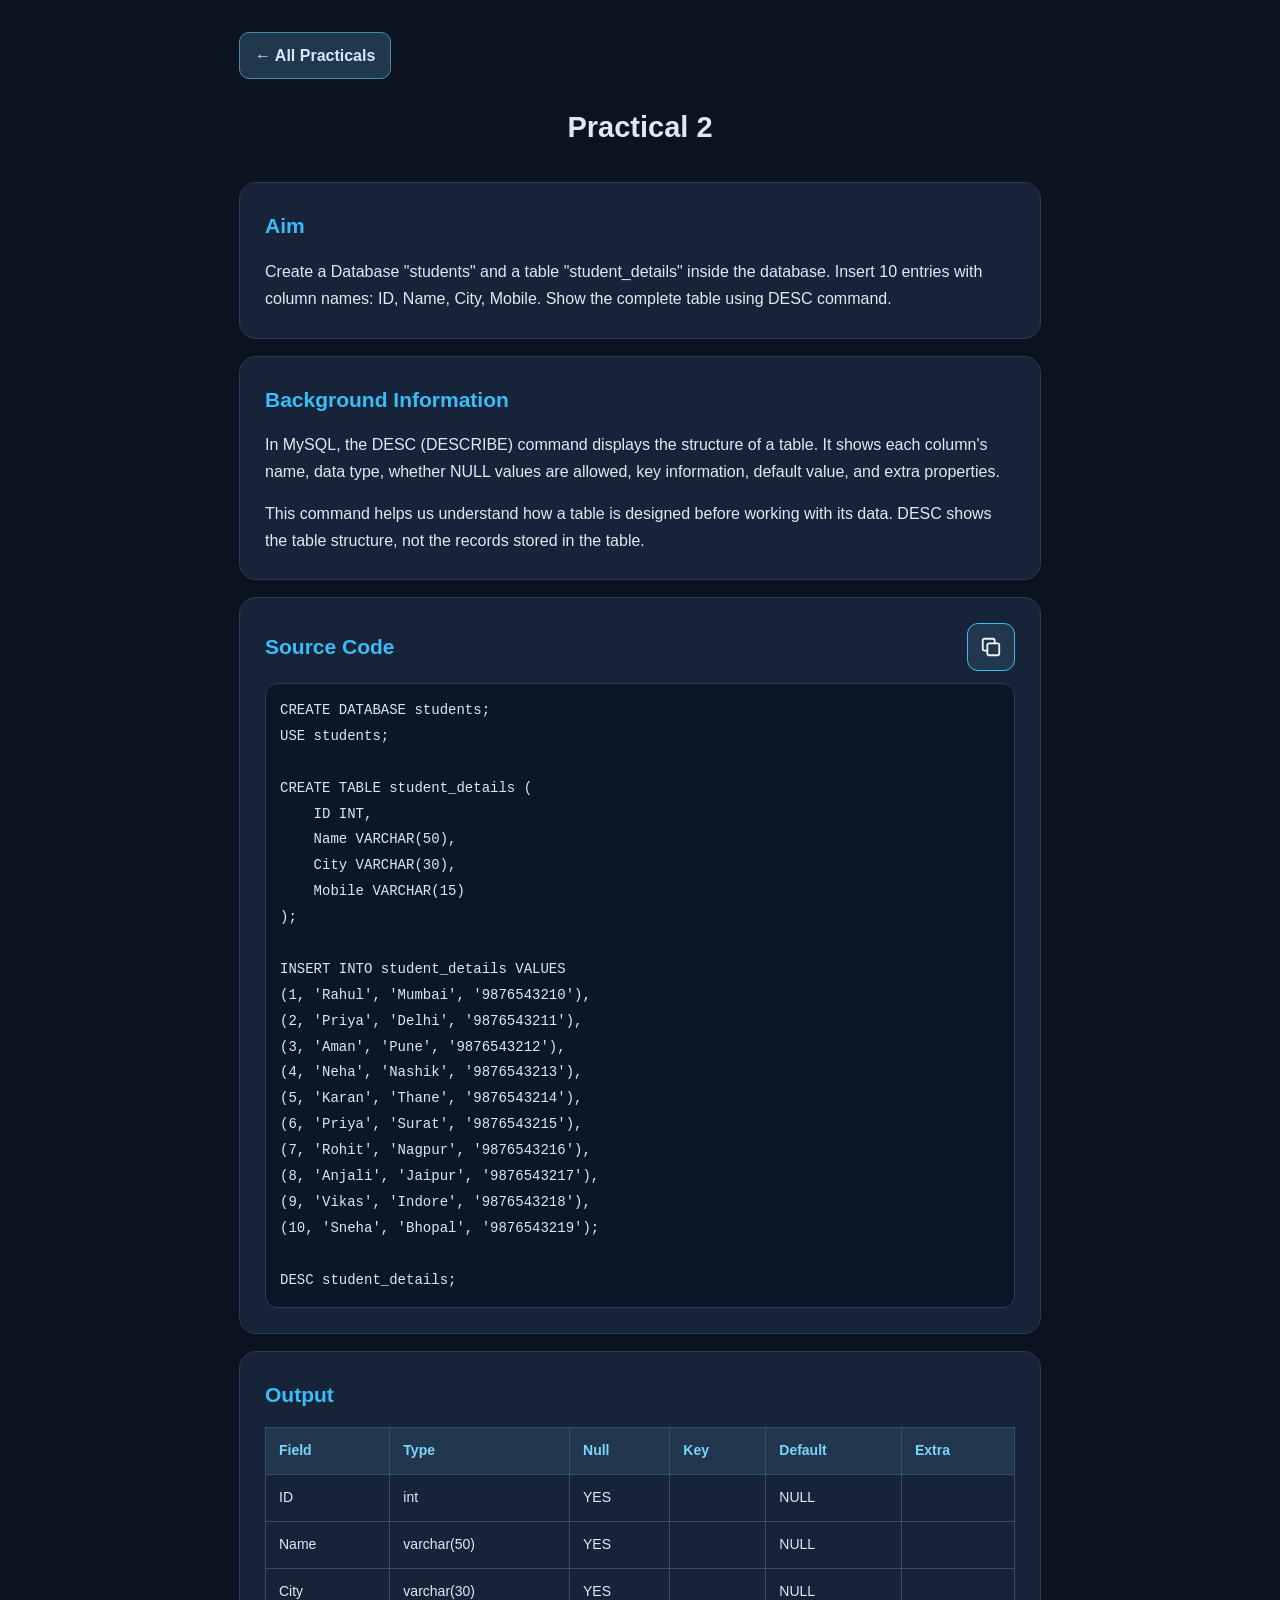
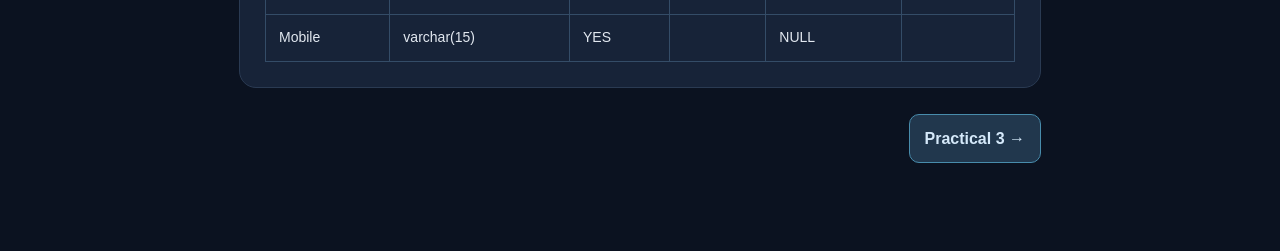
==== p2.html @ 21f6b22c "Add files via upload" ====
<!DOCTYPE html>
<html lang="en">
<head>
<meta charset="UTF-8">
<meta name="viewport" content="width=device-width,initial-scale=1">
<title>Practical 2 | DBMS Practical Lab</title>
<style>
:root{color-scheme:dark;--bg:#0B1220;--card:#172338;--line:#2A3A52;--cyan:#38BDF8;--text:#E2E8F0}*{box-sizing:border-box}body{margin:0;background:var(--bg);color:var(--text);font:16px/1.7 Arial,Helvetica,sans-serif}.wrap{max-width:850px;margin:auto;padding:24px 14px 50px}.back{color:var(--cyan);text-decoration:none;font-weight:700}h1{text-align:center;font-size:29px;margin:24px 0 30px}section{background:var(--card);border:1px solid var(--line);border-radius:17px;padding:20px;margin:17px 0}h2{color:var(--cyan);font-size:21px;margin:0 0 14px}p{margin:0 0 14px}p:last-child{margin-bottom:0}.head{display:flex;align-items:center;justify-content:space-between;gap:12px;margin-bottom:12px}.head h2{margin:0}.copy{width:48px;height:48px;border:1px solid #38BDF8;border-radius:11px;background:#21374D;color:#F1F5F9;display:grid;place-items:center;cursor:pointer}.copy:focus-visible{outline:3px solid #fff;outline-offset:2px}pre{background:#0B1728;border:1px solid #2A3A52;border-radius:12px;padding:14px;overflow-x:auto;margin:0;color:#D5E9FA;font:13px/1.85 Consolas,'Courier New',monospace;tab-size:4}table{width:100%;border-collapse:collapse;min-width:610px;font-size:14px}th,td{padding:11px 13px;border:1px solid #344C67;text-align:left}th{background:#21374D;color:#7DD3FC}.table-scroll{overflow-x:auto} @media(min-width:700px){.wrap{padding:32px 24px 65px}section{padding:25px}pre{font-size:14px}}

/* Practical navigation buttons */
a.back {
    display: inline-flex;
    align-items: center;
    justify-content: center;
    padding: 9px 15px;
    border: 1px solid #488CAC;
    border-radius: 10px;
    background: #21374D;
    color: #D5E9FA;
    text-decoration: none;
    font-weight: 650;
    
}
a.back:hover, a.back:focus-visible,
.practical-nav a:hover, .practical-nav a:focus-visible {
    background: #29465F;
    border-color: #7DD3FC;
    outline: none;
}
.practical-nav {
    display: flex;
    justify-content: space-between;
    align-items: center;
    gap: 12px;
    margin-top: 26px;
}
.practical-nav a {
    display: inline-flex;
    align-items: center;
    justify-content: center;
    padding: 10px 15px;
    border: 1px solid #488CAC;
    border-radius: 10px;
    background: #21374D;
    color: #D5E9FA;
    font-weight: 650;
    text-decoration: none;
    
}

/* Mobile readability adjustments only */
@media (max-width: 699px) {
    body { font-size: 14px; line-height: 1.65; }
    h1 { font-size: 23px; }
    h2 { font-size: 19px; }
    section p, section li { font-size: 14px; line-height: 1.65; }
    pre, pre code, .result { font-size: 12px; }
    .back, .practical-nav a, .bottom-nav a { font-size: 13px; }
}


/* Midnight Navy: calm, static study interface */
:root { --bg:#0B1220; --panel:#172338; --card:#172338; --line:#2A3A52; --cyan:#38BDF8; --text:#E2E8F0; }
.card:hover,.card:focus-visible { background:#1B2C44; border-color:#38BDF8; box-shadow:none; transform:none; }
.card:active,.copy:active,.back:active,.practical-nav a:active { transform:none; }
.copy { transition:background-color 160ms ease,border-color 160ms ease,color 160ms ease; }
.copy.copied { background:#174735; border-color:#4ADE80; color:#BBF7D0; }
.copy.copied svg { width:21px; height:21px; }
@media (prefers-reduced-motion:reduce) { .copy { transition:none; } }
</style>
</head>
<body><main class="wrap">
<a class="back" href="index.html">← All Practicals</a>
<h1>Practical 2</h1>
<section><h2>Aim</h2><p>Create a Database "students" and a table "student_details" inside the database. Insert 10 entries with column names: ID, Name, City, Mobile. Show the complete table using DESC command.</p></section>
<section><h2>Background Information</h2><p>In MySQL, the DESC (DESCRIBE) command displays the structure of a table. It shows each column's name, data type, whether NULL values are allowed, key information, default value, and extra properties.</p><p>This command helps us understand how a table is designed before working with its data. DESC shows the table structure, not the records stored in the table.</p></section>
<section><div class="head"><h2>Source Code</h2><button class="copy" id="copyBtn" type="button" aria-label="Copy all SQL source code" title="Copy source code" data-copy-target="sql"><svg xmlns="http://www.w3.org/2000/svg" width="22" height="22" viewBox="0 0 24 24" fill="none" stroke="currentColor" stroke-width="2" stroke-linecap="round" stroke-linejoin="round"><rect x="8" y="8" width="13" height="13" rx="2"/><path d="M16 8V5a2 2 0 0 0-2-2H5a2 2 0 0 0-2 2v9a2 2 0 0 0 2 2h3"/></svg></button></div>
<pre><code id="sql">CREATE DATABASE students;
USE students;

CREATE TABLE student_details (
    ID INT,
    Name VARCHAR(50),
    City VARCHAR(30),
    Mobile VARCHAR(15)
);

INSERT INTO student_details VALUES
(1, 'Rahul', 'Mumbai', '9876543210'),
(2, 'Priya', 'Delhi', '9876543211'),
(3, 'Aman', 'Pune', '9876543212'),
(4, 'Neha', 'Nashik', '9876543213'),
(5, 'Karan', 'Thane', '9876543214'),
(6, 'Priya', 'Surat', '9876543215'),
(7, 'Rohit', 'Nagpur', '9876543216'),
(8, 'Anjali', 'Jaipur', '9876543217'),
(9, 'Vikas', 'Indore', '9876543218'),
(10, 'Sneha', 'Bhopal', '9876543219');

DESC student_details;</code></pre></section>
<section><h2>Output</h2><div class="table-scroll"><table><thead><tr><th>Field</th><th>Type</th><th>Null</th><th>Key</th><th>Default</th><th>Extra</th></tr></thead><tbody><tr><td>ID</td><td>int</td><td>YES</td><td></td><td>NULL</td><td></td></tr><tr><td>Name</td><td>varchar(50)</td><td>YES</td><td></td><td>NULL</td><td></td></tr><tr><td>City</td><td>varchar(30)</td><td>YES</td><td></td><td>NULL</td><td></td></tr><tr><td>Mobile</td><td>varchar(15)</td><td>YES</td><td></td><td>NULL</td><td></td></tr></tbody></table></div></section>
<nav class="practical-nav" aria-label="Practical navigation">
    <span aria-hidden="true"></span>
    <a href="p3.html">Practical 3 →</a>
</nav>
</main><script>
// Copy feedback is the only animated interaction on this site.
const copySvg = '<svg viewBox="0 0 24 24" fill="none" stroke="currentColor" stroke-width="2" stroke-linecap="round" stroke-linejoin="round"><rect x="8" y="8" width="13" height="13" rx="2"/><path d="M16 8V5a2 2 0 0 0-2-2H5a2 2 0 0 0-2 2v9a2 2 0 0 0 2 2h3"/></svg>';
const checkSvg = '<svg viewBox="0 0 24 24" fill="none" stroke="currentColor" stroke-width="2" stroke-linecap="round" stroke-linejoin="round"><path d="M20 6 9 17l-5-5"/></svg>';
async function copyCode(id, button) {
  const target = document.getElementById(id);
  if (!target) return;
  const value = target.textContent.trim();
  let success = false;
  try {
    if (navigator.clipboard && window.isSecureContext) {
      await navigator.clipboard.writeText(value);
      success = true;
    }
  } catch (_) {}
  if (!success) {
    const input = document.createElement('textarea');
    input.value = value;
    input.setAttribute('readonly', '');
    input.style.cssText = 'position:fixed;left:-9999px;top:0';
    document.body.appendChild(input);
    input.select();
    try { success = document.execCommand('copy'); } catch (_) {}
    input.remove();
  }
  if (!success) { alert('Copy unavailable. Please select and copy the code manually.'); return; }
  if (!button) return;
  clearTimeout(button._copyTimer);
  const originalLabel = button.dataset.originalLabel || button.getAttribute('aria-label') || 'Copy SQL';
  button.dataset.originalLabel = originalLabel;
  button.classList.add('copied');
  button.setAttribute('aria-label', 'Copied');
  button.setAttribute('title', 'Copied');
  button.innerHTML = checkSvg;
  button._copyTimer = setTimeout(() => {
    button.classList.remove('copied');
    button.setAttribute('aria-label', originalLabel);
    button.setAttribute('title', originalLabel);
    button.innerHTML = copySvg;
  }, 1500);
}
document.querySelectorAll('button.copy').forEach(button => {
  button.removeAttribute('onclick');
  button.addEventListener('click', () => {
    const target = button.dataset.copyTarget;
    if (target) copyCode(target, button);
  });
});
</script>
</body></html>
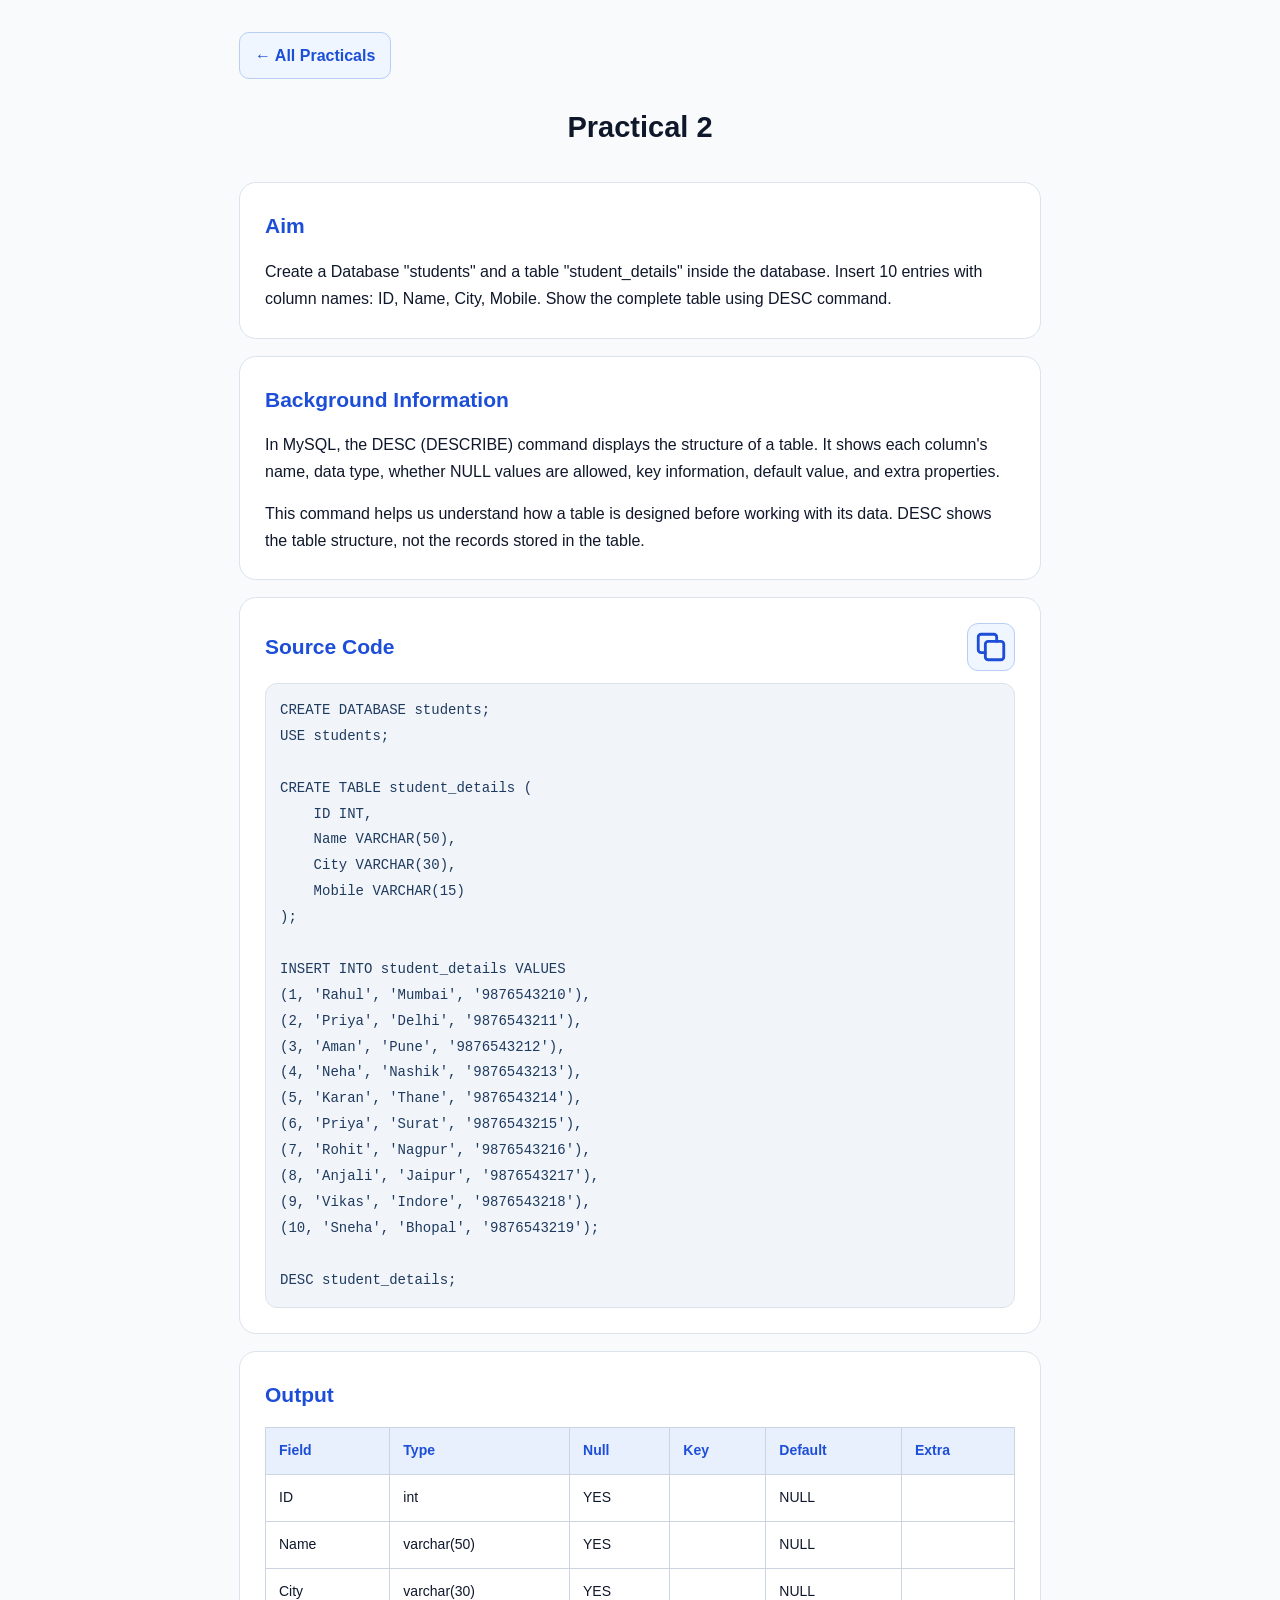
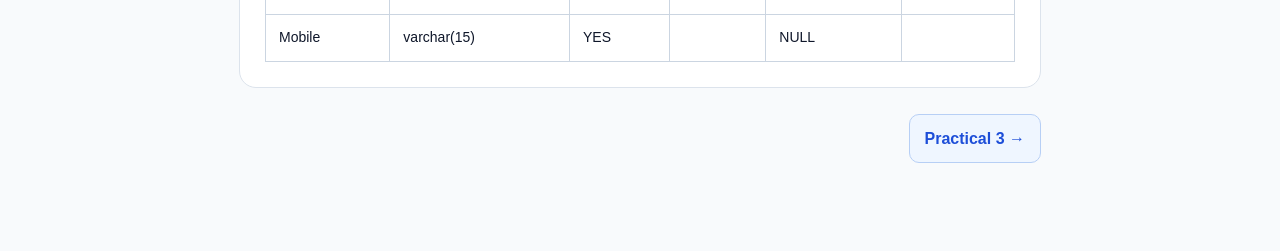
==== commit b182eb73: "Add files via upload" ====
--- a/p2.html
+++ b/p2.html
@@ -67,6 +67,37 @@
 .copy.copied { background:#174735; border-color:#4ADE80; color:#BBF7D0; }
 .copy.copied svg { width:21px; height:21px; }
 @media (prefers-reduced-motion:reduce) { .copy { transition:none; } }
+
+/* Follow the operating system's light/dark appearance; dark colors above remain unchanged. */
+@media (prefers-color-scheme: light) {
+ :root { color-scheme: light; --bg:#F8FAFC; --panel:#FFFFFF; --card:#FFFFFF; --line:#DCE3EC; --cyan:#1D4ED8; --text:#0F172A; --muted:#475569; }
+ body { background:var(--bg); color:var(--text); }
+ header { background:#FFFFFF; border-color:#DCE3EC; }
+ section, .card { background:#FFFFFF; border-color:#DCE3EC; color:#0F172A; }
+ .card:hover,.card:focus-visible { background:#F1F5F9; border-color:#93B4E9; }
+ .logo { background:#E8F0FE; color:#1D4ED8; }
+ h1, .question, p, li { color:inherit; }
+ h2, .num, .back { color:#1D4ED8; }
+ pre, pre code, .command-row pre, .command-pair pre { background:#F1F5F9; color:#1E3A5F; border-color:#DCE3EC; }
+ .result, .output, .result pre, .output pre { background:#EFF6F1; color:#166534; border-color:#CFE7D7; }
+ table { color:#0F172A; }
+ th, td { border-color:#CBD5E1; }
+ th { background:#E8F0FE; color:#1D4ED8; }
+ .copy, button.copy, a.back, .practical-nav a { background:#EFF6FF; color:#1D4ED8; border-color:#B7CFF5; }
+ a.back:hover, a.back:focus-visible, .practical-nav a:hover, .practical-nav a:focus-visible { background:#E1EEFF; border-color:#729FE6; }
+ .copy svg { stroke:currentColor; }
+}
+/* Brief, restrained visual acknowledgement after a successful copy. */
+.copy.copied { animation:copy-press-flash .28s ease-out; }
+@keyframes copy-press-flash { 0% { opacity:1; } 45% { opacity:.48; } 100% { opacity:1; } }
+@media (prefers-reduced-motion: reduce) { .copy.copied { animation:none; } }
+/* Do not turn copy buttons green or replace their icons. */
+.copy.copied { color:inherit; }
+
+:root { color-scheme:dark light; }
+.copy.copied, button.copy.copied { background:#21374D !important; border-color:#38BDF8 !important; color:#F1F5F9 !important; }
+@media(prefers-color-scheme:light) { .copy.copied, button.copy.copied { background:#EFF6FF !important; border-color:#B7CFF5 !important; color:#1D4ED8 !important; } }
+
 </style>
 </head>
 <body><main class="wrap">
@@ -74,7 +105,7 @@
 <h1>Practical 2</h1>
 <section><h2>Aim</h2><p>Create a Database "students" and a table "student_details" inside the database. Insert 10 entries with column names: ID, Name, City, Mobile. Show the complete table using DESC command.</p></section>
 <section><h2>Background Information</h2><p>In MySQL, the DESC (DESCRIBE) command displays the structure of a table. It shows each column's name, data type, whether NULL values are allowed, key information, default value, and extra properties.</p><p>This command helps us understand how a table is designed before working with its data. DESC shows the table structure, not the records stored in the table.</p></section>
-<section><div class="head"><h2>Source Code</h2><button class="copy" id="copyBtn" type="button" aria-label="Copy all SQL source code" title="Copy source code" data-copy-target="sql"><svg xmlns="http://www.w3.org/2000/svg" width="22" height="22" viewBox="0 0 24 24" fill="none" stroke="currentColor" stroke-width="2" stroke-linecap="round" stroke-linejoin="round"><rect x="8" y="8" width="13" height="13" rx="2"/><path d="M16 8V5a2 2 0 0 0-2-2H5a2 2 0 0 0-2 2v9a2 2 0 0 0 2 2h3"/></svg></button></div>
+<section><div class="head"><h2>Source Code</h2><button class="copy" id="copyBtn" type="button" aria-label="Copy all SQL source code" title="Copy source code" data-copy-target="sql"><svg viewBox="0 0 24 24" fill="none" stroke="currentColor" stroke-width="2" stroke-linecap="round" stroke-linejoin="round"><rect x="8" y="8" width="13" height="13" rx="2"/><path d="M16 8V5a2 2 0 0 0-2-2H5a2 2 0 0 0-2 2v9a2 2 0 0 0 2 2h3"/></svg></button></div>
 <pre><code id="sql">CREATE DATABASE students;
 USE students;
 
@@ -136,13 +167,13 @@
   button.classList.add('copied');
   button.setAttribute('aria-label', 'Copied');
   button.setAttribute('title', 'Copied');
-  button.innerHTML = checkSvg;
+  
   button._copyTimer = setTimeout(() => {
     button.classList.remove('copied');
     button.setAttribute('aria-label', originalLabel);
     button.setAttribute('title', originalLabel);
-    button.innerHTML = copySvg;
-  }, 1500);
+    
+  }, 300);
 }
 document.querySelectorAll('button.copy').forEach(button => {
   button.removeAttribute('onclick');
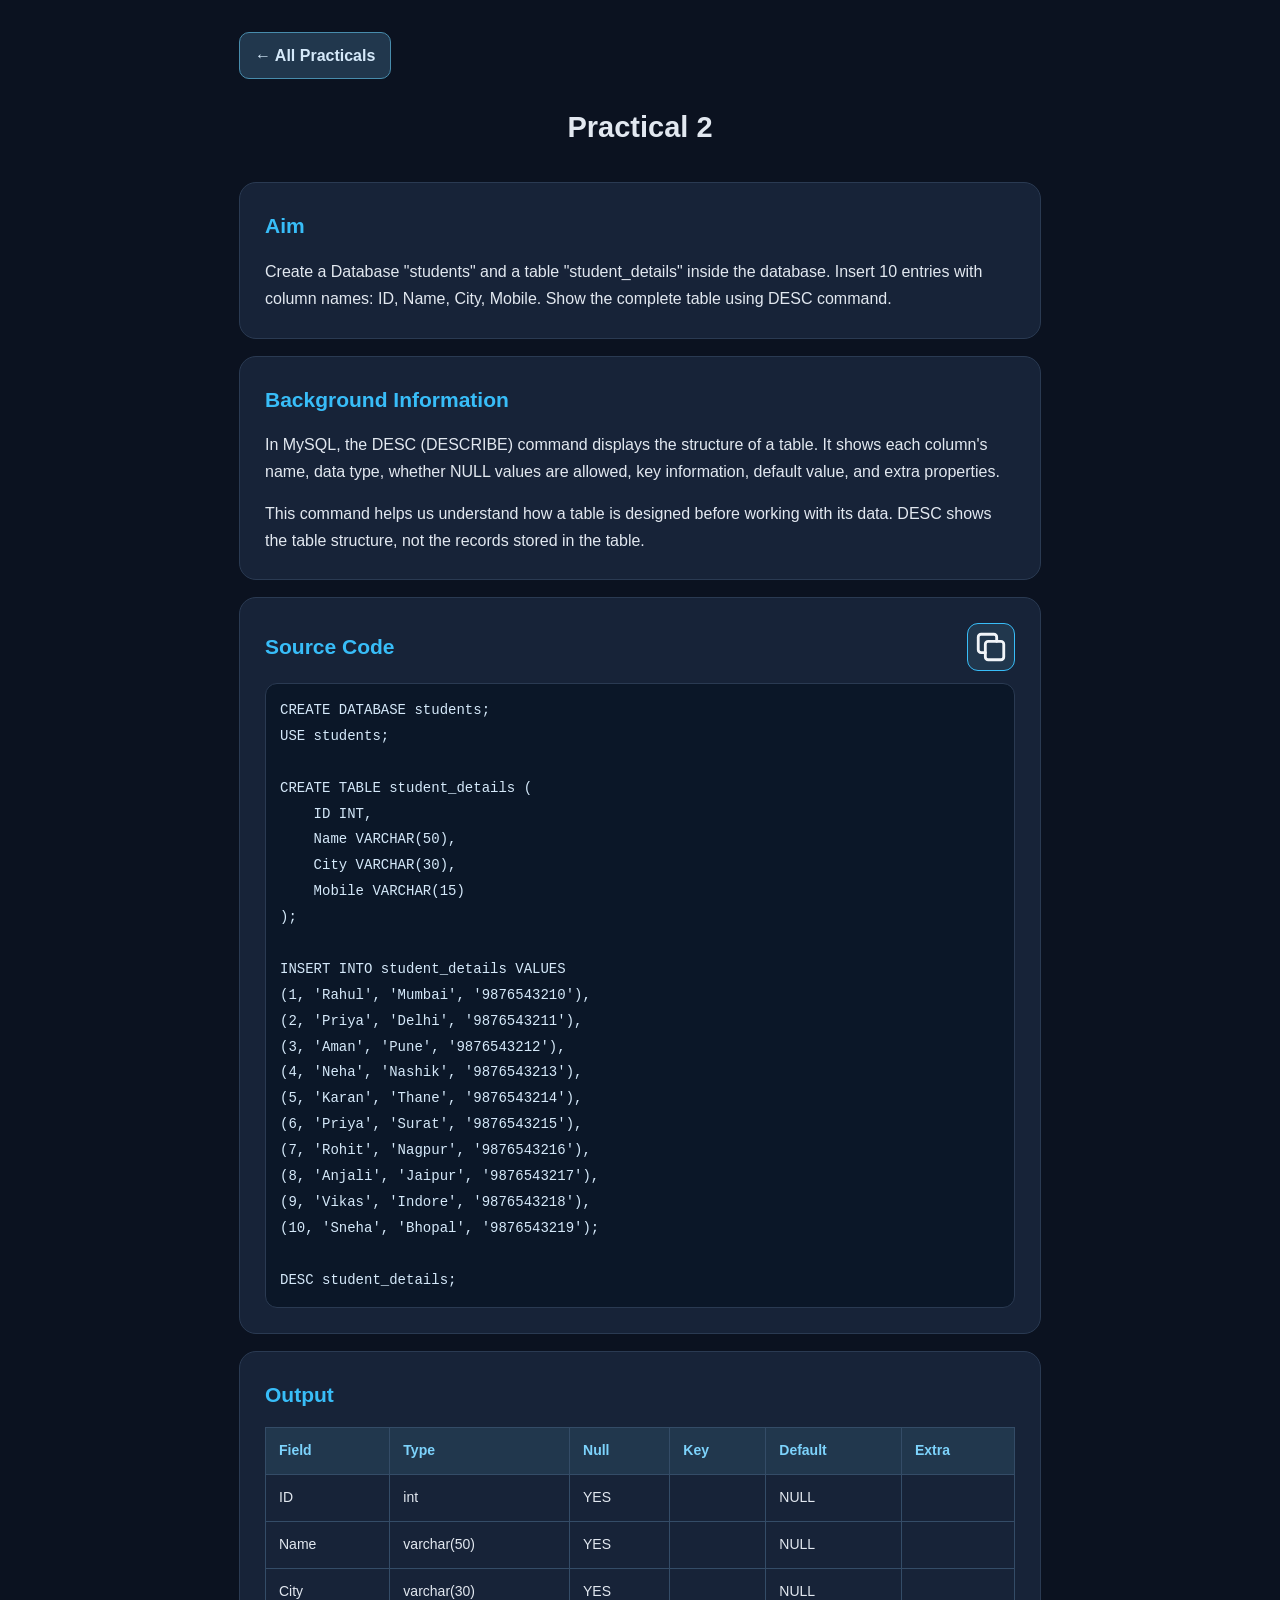
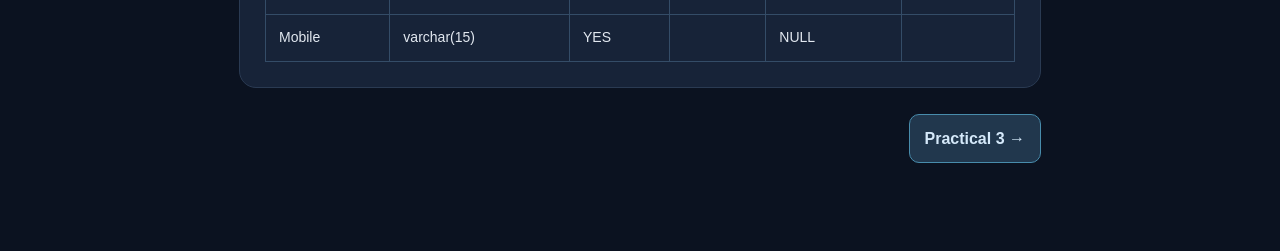
==== commit d8ec5aa5: "Add files via upload" ====
--- a/p2.html
+++ b/p2.html
@@ -63,41 +63,10 @@
 :root { --bg:#0B1220; --panel:#172338; --card:#172338; --line:#2A3A52; --cyan:#38BDF8; --text:#E2E8F0; }
 .card:hover,.card:focus-visible { background:#1B2C44; border-color:#38BDF8; box-shadow:none; transform:none; }
 .card:active,.copy:active,.back:active,.practical-nav a:active { transform:none; }
-.copy { transition:background-color 160ms ease,border-color 160ms ease,color 160ms ease; }
-.copy.copied { background:#174735; border-color:#4ADE80; color:#BBF7D0; }
-.copy.copied svg { width:21px; height:21px; }
-@media (prefers-reduced-motion:reduce) { .copy { transition:none; } }
-
-/* Follow the operating system's light/dark appearance; dark colors above remain unchanged. */
-@media (prefers-color-scheme: light) {
- :root { color-scheme: light; --bg:#F8FAFC; --panel:#FFFFFF; --card:#FFFFFF; --line:#DCE3EC; --cyan:#1D4ED8; --text:#0F172A; --muted:#475569; }
- body { background:var(--bg); color:var(--text); }
- header { background:#FFFFFF; border-color:#DCE3EC; }
- section, .card { background:#FFFFFF; border-color:#DCE3EC; color:#0F172A; }
- .card:hover,.card:focus-visible { background:#F1F5F9; border-color:#93B4E9; }
- .logo { background:#E8F0FE; color:#1D4ED8; }
- h1, .question, p, li { color:inherit; }
- h2, .num, .back { color:#1D4ED8; }
- pre, pre code, .command-row pre, .command-pair pre { background:#F1F5F9; color:#1E3A5F; border-color:#DCE3EC; }
- .result, .output, .result pre, .output pre { background:#EFF6F1; color:#166534; border-color:#CFE7D7; }
- table { color:#0F172A; }
- th, td { border-color:#CBD5E1; }
- th { background:#E8F0FE; color:#1D4ED8; }
- .copy, button.copy, a.back, .practical-nav a { background:#EFF6FF; color:#1D4ED8; border-color:#B7CFF5; }
- a.back:hover, a.back:focus-visible, .practical-nav a:hover, .practical-nav a:focus-visible { background:#E1EEFF; border-color:#729FE6; }
- .copy svg { stroke:currentColor; }
-}
-/* Brief, restrained visual acknowledgement after a successful copy. */
-.copy.copied { animation:copy-press-flash .28s ease-out; }
-@keyframes copy-press-flash { 0% { opacity:1; } 45% { opacity:.48; } 100% { opacity:1; } }
-@media (prefers-reduced-motion: reduce) { .copy.copied { animation:none; } }
-/* Do not turn copy buttons green or replace their icons. */
-.copy.copied { color:inherit; }
-
-:root { color-scheme:dark light; }
-.copy.copied, button.copy.copied { background:#21374D !important; border-color:#38BDF8 !important; color:#F1F5F9 !important; }
-@media(prefers-color-scheme:light) { .copy.copied, button.copy.copied { background:#EFF6FF !important; border-color:#B7CFF5 !important; color:#1D4ED8 !important; } }
-
+/* Brief neutral press feedback; the copy icon stays visible. */
+.copy.copied { animation:copyBlink 220ms ease-out; }
+@keyframes copyBlink { 0%,100% { opacity:1; } 50% { opacity:.48; } }
+@media (prefers-reduced-motion:reduce) { .copy.copied { animation:none; } }
 </style>
 </head>
 <body><main class="wrap">
@@ -137,7 +106,6 @@
 </main><script>
 // Copy feedback is the only animated interaction on this site.
 const copySvg = '<svg viewBox="0 0 24 24" fill="none" stroke="currentColor" stroke-width="2" stroke-linecap="round" stroke-linejoin="round"><rect x="8" y="8" width="13" height="13" rx="2"/><path d="M16 8V5a2 2 0 0 0-2-2H5a2 2 0 0 0-2 2v9a2 2 0 0 0 2 2h3"/></svg>';
-const checkSvg = '<svg viewBox="0 0 24 24" fill="none" stroke="currentColor" stroke-width="2" stroke-linecap="round" stroke-linejoin="round"><path d="M20 6 9 17l-5-5"/></svg>';
 async function copyCode(id, button) {
   const target = document.getElementById(id);
   if (!target) return;
@@ -161,19 +129,12 @@
   }
   if (!success) { alert('Copy unavailable. Please select and copy the code manually.'); return; }
   if (!button) return;
+  // Restart the subtle blink on each successful copy.
+  button.classList.remove('copied');
+  void button.offsetWidth;
+  button.classList.add('copied');
   clearTimeout(button._copyTimer);
-  const originalLabel = button.dataset.originalLabel || button.getAttribute('aria-label') || 'Copy SQL';
-  button.dataset.originalLabel = originalLabel;
-  button.classList.add('copied');
-  button.setAttribute('aria-label', 'Copied');
-  button.setAttribute('title', 'Copied');
-  
-  button._copyTimer = setTimeout(() => {
-    button.classList.remove('copied');
-    button.setAttribute('aria-label', originalLabel);
-    button.setAttribute('title', originalLabel);
-    
-  }, 300);
+  button._copyTimer = setTimeout(() => button.classList.remove('copied'), 240);
 }
 document.querySelectorAll('button.copy').forEach(button => {
   button.removeAttribute('onclick');
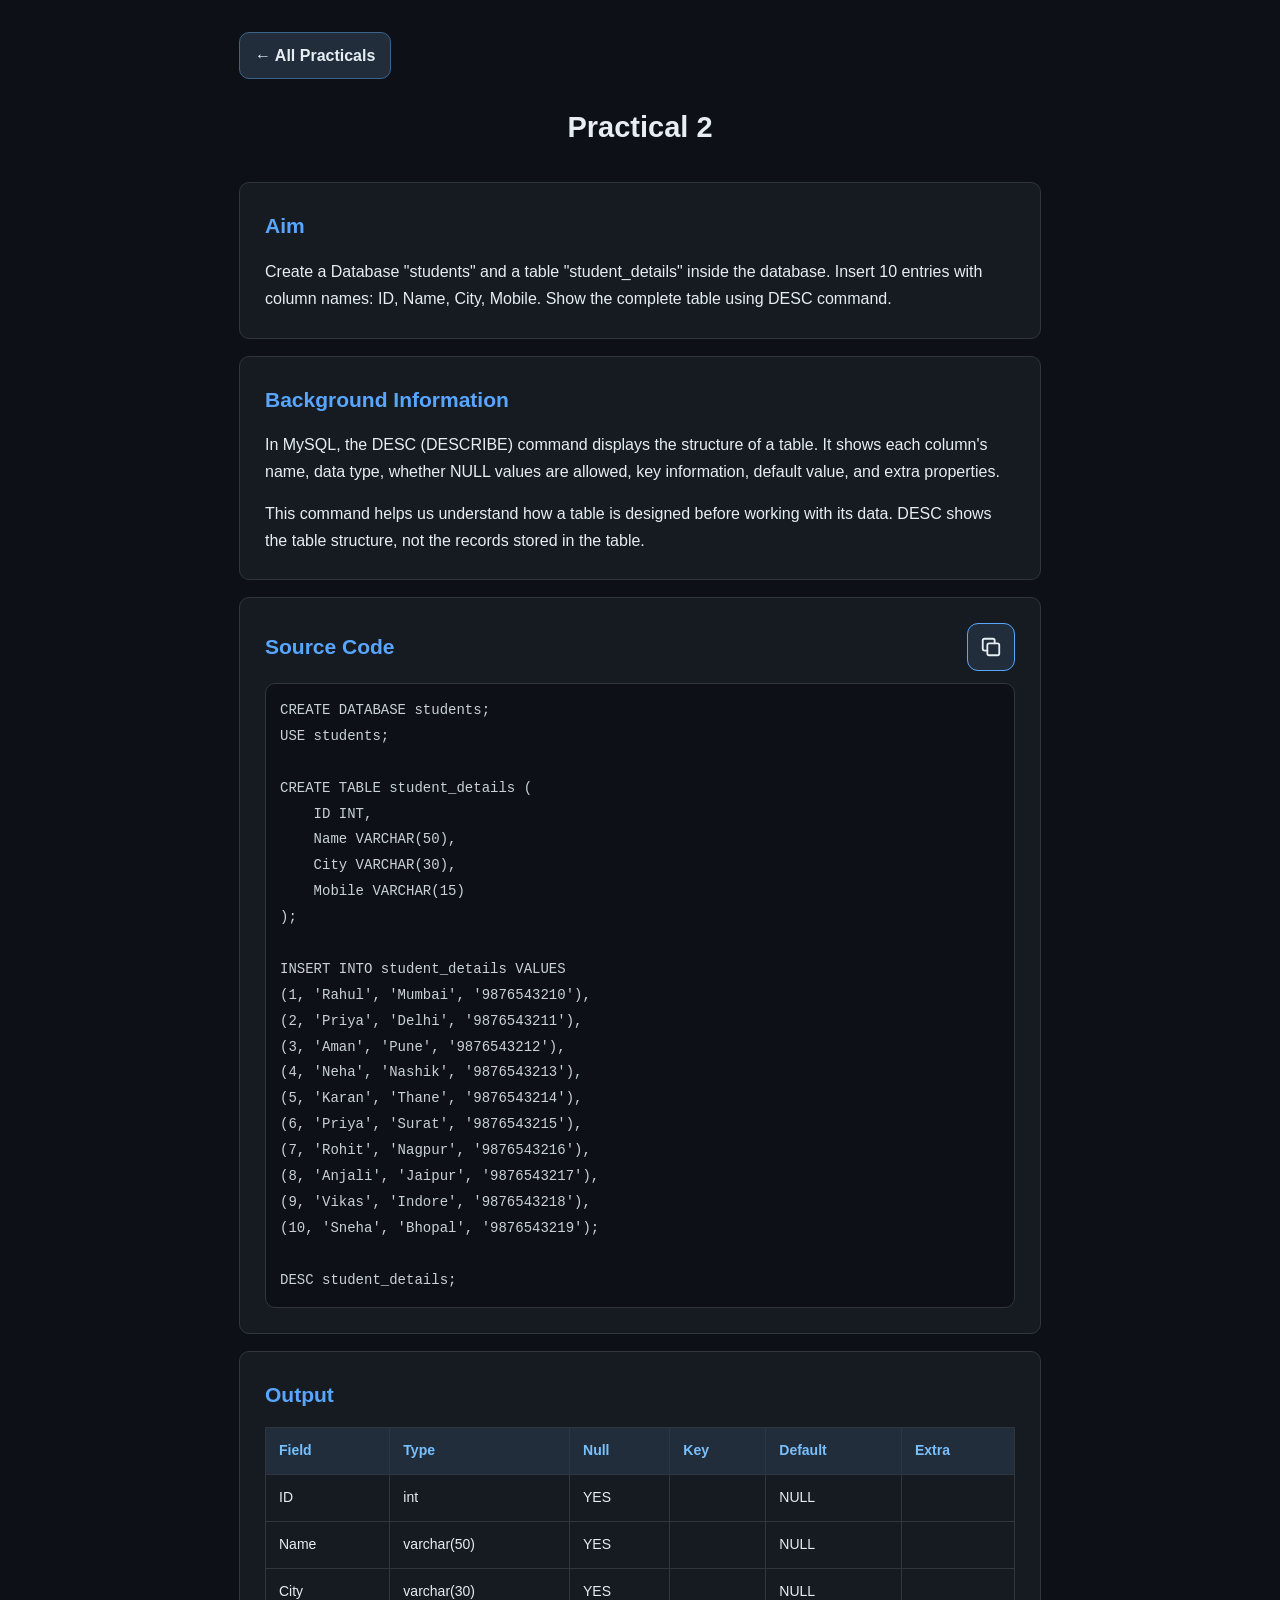
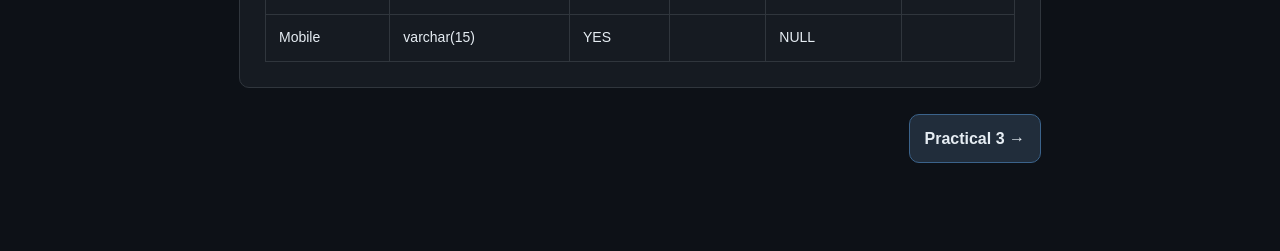
==== commit 92ba2307: "Add files via upload" ====
--- a/p2.html
+++ b/p2.html
@@ -5,7 +5,7 @@
 <meta name="viewport" content="width=device-width,initial-scale=1">
 <title>Practical 2 | DBMS Practical Lab</title>
 <style>
-:root{color-scheme:dark;--bg:#0B1220;--card:#172338;--line:#2A3A52;--cyan:#38BDF8;--text:#E2E8F0}*{box-sizing:border-box}body{margin:0;background:var(--bg);color:var(--text);font:16px/1.7 Arial,Helvetica,sans-serif}.wrap{max-width:850px;margin:auto;padding:24px 14px 50px}.back{color:var(--cyan);text-decoration:none;font-weight:700}h1{text-align:center;font-size:29px;margin:24px 0 30px}section{background:var(--card);border:1px solid var(--line);border-radius:17px;padding:20px;margin:17px 0}h2{color:var(--cyan);font-size:21px;margin:0 0 14px}p{margin:0 0 14px}p:last-child{margin-bottom:0}.head{display:flex;align-items:center;justify-content:space-between;gap:12px;margin-bottom:12px}.head h2{margin:0}.copy{width:48px;height:48px;border:1px solid #38BDF8;border-radius:11px;background:#21374D;color:#F1F5F9;display:grid;place-items:center;cursor:pointer}.copy:focus-visible{outline:3px solid #fff;outline-offset:2px}pre{background:#0B1728;border:1px solid #2A3A52;border-radius:12px;padding:14px;overflow-x:auto;margin:0;color:#D5E9FA;font:13px/1.85 Consolas,'Courier New',monospace;tab-size:4}table{width:100%;border-collapse:collapse;min-width:610px;font-size:14px}th,td{padding:11px 13px;border:1px solid #344C67;text-align:left}th{background:#21374D;color:#7DD3FC}.table-scroll{overflow-x:auto} @media(min-width:700px){.wrap{padding:32px 24px 65px}section{padding:25px}pre{font-size:14px}}
+:root{color-scheme:dark;--bg:#0d1117;--card:#161b22;--line:#30363d;--cyan:#58a6ff;--text:#e6edf3}*{box-sizing:border-box}body{margin:0;background:var(--bg);color:var(--text);font:16px/1.7 Arial,Helvetica,sans-serif}.wrap{max-width:850px;margin:auto;padding:24px 14px 50px}.back{color:var(--cyan);text-decoration:none;font-weight:700}h1{text-align:center;font-size:29px;margin:24px 0 30px}section{background:var(--card);border:1px solid var(--line);border-radius: 10px;padding:20px;margin:17px 0}h2{color:var(--cyan);font-size:21px;margin:0 0 14px}p{margin:0 0 14px}p:last-child{margin-bottom:0}.head{display:flex;align-items:center;justify-content:space-between;gap:12px;margin-bottom:12px}.head h2{margin:0}.copy{width:48px;height:48px;border:1px solid #58a6ff;border-radius:11px;background:#212d3b;color:#e6edf3;display:grid;place-items:center;cursor:pointer}.copy:focus-visible{outline:3px solid #e6edf3;outline-offset:2px}pre{background:#0d1117;border:1px solid #30363d;border-radius: 10px;padding:14px;overflow-x:auto;margin:0;color:#c9d1d9;font:13px/1.85 Consolas,'Courier New',monospace;tab-size:4}table{width:100%;border-collapse:collapse;min-width:610px;font-size:14px}th,td{padding:11px 13px;border:1px solid #30363d;text-align:left}th{background:#212d3b;color:#79c0ff}.table-scroll{overflow-x:auto} @media(min-width:700px){.wrap{padding:32px 24px 65px}section{padding:25px}pre{font-size:14px}}
 
 /* Practical navigation buttons */
 a.back {
@@ -13,18 +13,18 @@
     align-items: center;
     justify-content: center;
     padding: 9px 15px;
-    border: 1px solid #488CAC;
+    border: 1px solid #3b638b;
     border-radius: 10px;
-    background: #21374D;
-    color: #D5E9FA;
+    background: #212d3b;
+    color: #e6edf3;
     text-decoration: none;
     font-weight: 650;
-    
+    transition: background .2s, border-color .2s;
 }
 a.back:hover, a.back:focus-visible,
 .practical-nav a:hover, .practical-nav a:focus-visible {
-    background: #29465F;
-    border-color: #7DD3FC;
+    background: #2a3a4b;
+    border-color: #79c0ff;
     outline: none;
 }
 .practical-nav {
@@ -39,13 +39,13 @@
     align-items: center;
     justify-content: center;
     padding: 10px 15px;
-    border: 1px solid #488CAC;
+    border: 1px solid #3b638b;
     border-radius: 10px;
-    background: #21374D;
-    color: #D5E9FA;
+    background: #212d3b;
+    color: #e6edf3;
     font-weight: 650;
     text-decoration: none;
-    
+    transition: background .2s, border-color .2s;
 }
 
 /* Mobile readability adjustments only */
@@ -57,16 +57,6 @@
     pre, pre code, .result { font-size: 12px; }
     .back, .practical-nav a, .bottom-nav a { font-size: 13px; }
 }
-
-
-/* Midnight Navy: calm, static study interface */
-:root { --bg:#0B1220; --panel:#172338; --card:#172338; --line:#2A3A52; --cyan:#38BDF8; --text:#E2E8F0; }
-.card:hover,.card:focus-visible { background:#1B2C44; border-color:#38BDF8; box-shadow:none; transform:none; }
-.card:active,.copy:active,.back:active,.practical-nav a:active { transform:none; }
-/* Brief neutral press feedback; the copy icon stays visible. */
-.copy.copied { animation:copyBlink 220ms ease-out; }
-@keyframes copyBlink { 0%,100% { opacity:1; } 50% { opacity:.48; } }
-@media (prefers-reduced-motion:reduce) { .copy.copied { animation:none; } }
 </style>
 </head>
 <body><main class="wrap">
@@ -74,7 +64,7 @@
 <h1>Practical 2</h1>
 <section><h2>Aim</h2><p>Create a Database "students" and a table "student_details" inside the database. Insert 10 entries with column names: ID, Name, City, Mobile. Show the complete table using DESC command.</p></section>
 <section><h2>Background Information</h2><p>In MySQL, the DESC (DESCRIBE) command displays the structure of a table. It shows each column's name, data type, whether NULL values are allowed, key information, default value, and extra properties.</p><p>This command helps us understand how a table is designed before working with its data. DESC shows the table structure, not the records stored in the table.</p></section>
-<section><div class="head"><h2>Source Code</h2><button class="copy" id="copyBtn" type="button" aria-label="Copy all SQL source code" title="Copy source code" data-copy-target="sql"><svg viewBox="0 0 24 24" fill="none" stroke="currentColor" stroke-width="2" stroke-linecap="round" stroke-linejoin="round"><rect x="8" y="8" width="13" height="13" rx="2"/><path d="M16 8V5a2 2 0 0 0-2-2H5a2 2 0 0 0-2 2v9a2 2 0 0 0 2 2h3"/></svg></button></div>
+<section><div class="head"><h2>Source Code</h2><button class="copy" id="copyBtn" type="button" aria-label="Copy all SQL source code" title="Copy source code"><svg xmlns="http://www.w3.org/2000/svg" width="22" height="22" viewBox="0 0 24 24" fill="none" stroke="currentColor" stroke-width="2" stroke-linecap="round" stroke-linejoin="round"><rect x="8" y="8" width="13" height="13" rx="2"/><path d="M16 8V5a2 2 0 0 0-2-2H5a2 2 0 0 0-2 2v9a2 2 0 0 0 2 2h3"/></svg></button></div>
 <pre><code id="sql">CREATE DATABASE students;
 USE students;
 
@@ -104,44 +94,5 @@
     <a href="p3.html">Practical 3 →</a>
 </nav>
 </main><script>
-// Copy feedback is the only animated interaction on this site.
-const copySvg = '<svg viewBox="0 0 24 24" fill="none" stroke="currentColor" stroke-width="2" stroke-linecap="round" stroke-linejoin="round"><rect x="8" y="8" width="13" height="13" rx="2"/><path d="M16 8V5a2 2 0 0 0-2-2H5a2 2 0 0 0-2 2v9a2 2 0 0 0 2 2h3"/></svg>';
-async function copyCode(id, button) {
-  const target = document.getElementById(id);
-  if (!target) return;
-  const value = target.textContent.trim();
-  let success = false;
-  try {
-    if (navigator.clipboard && window.isSecureContext) {
-      await navigator.clipboard.writeText(value);
-      success = true;
-    }
-  } catch (_) {}
-  if (!success) {
-    const input = document.createElement('textarea');
-    input.value = value;
-    input.setAttribute('readonly', '');
-    input.style.cssText = 'position:fixed;left:-9999px;top:0';
-    document.body.appendChild(input);
-    input.select();
-    try { success = document.execCommand('copy'); } catch (_) {}
-    input.remove();
-  }
-  if (!success) { alert('Copy unavailable. Please select and copy the code manually.'); return; }
-  if (!button) return;
-  // Restart the subtle blink on each successful copy.
-  button.classList.remove('copied');
-  void button.offsetWidth;
-  button.classList.add('copied');
-  clearTimeout(button._copyTimer);
-  button._copyTimer = setTimeout(() => button.classList.remove('copied'), 240);
-}
-document.querySelectorAll('button.copy').forEach(button => {
-  button.removeAttribute('onclick');
-  button.addEventListener('click', () => {
-    const target = button.dataset.copyTarget;
-    if (target) copyCode(target, button);
-  });
-});
-</script>
-</body></html>
+const btn=document.getElementById('copyBtn');const sql=document.getElementById('sql');btn.addEventListener('click',async()=>{const content=sql.textContent;let copied=false;try{if(navigator.clipboard&&window.isSecureContext){await navigator.clipboard.writeText(content);copied=true;}}catch(e){}if(!copied){const ta=document.createElement('textarea');ta.value=content;ta.setAttribute('readonly','');ta.style.cssText='position:fixed;left:-9999px;top:0';document.body.appendChild(ta);ta.select();try{copied=document.execCommand('copy')}catch(e){}ta.remove()}if(!copied){const range=document.createRange();range.selectNodeContents(sql);const selection=window.getSelection();selection.removeAllRanges();selection.addRange(range);alert('Copy was blocked. The SQL code is selected; use Copy from the selection menu.')}});
+</script></body></html>
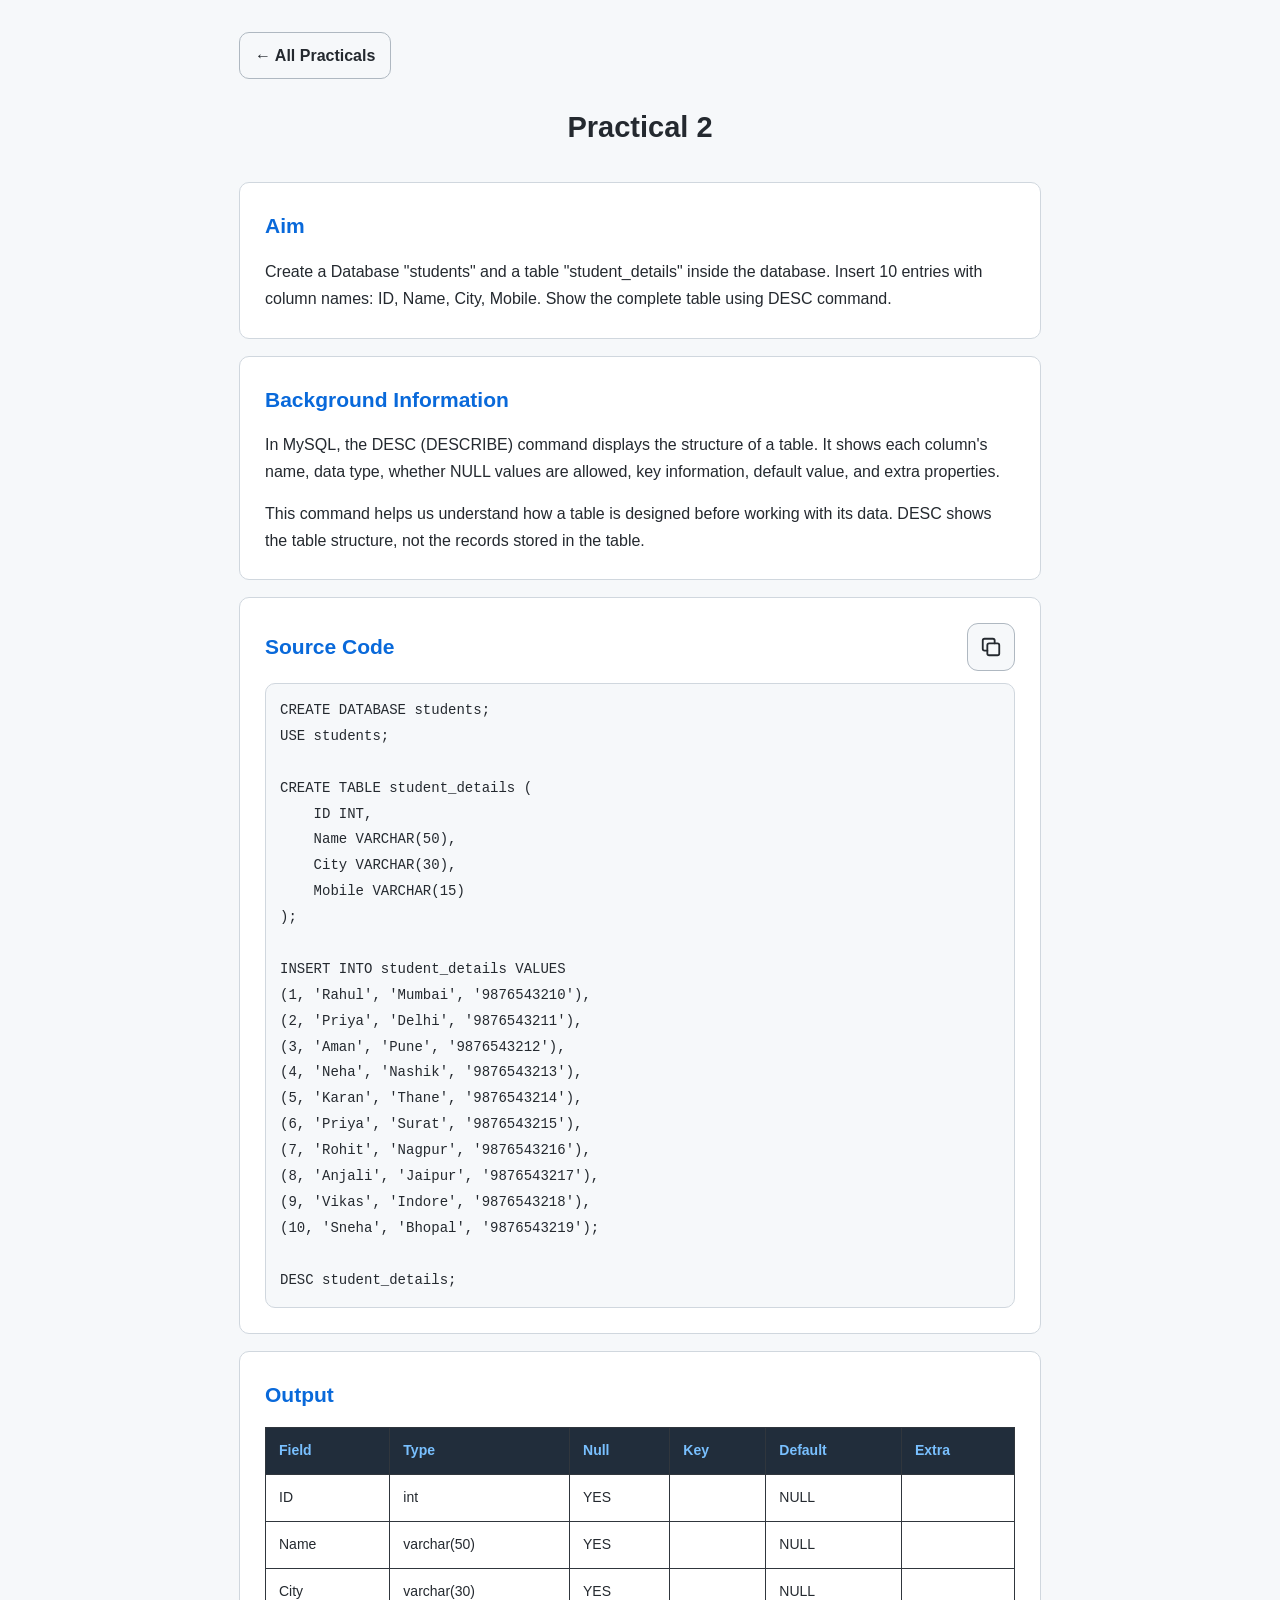
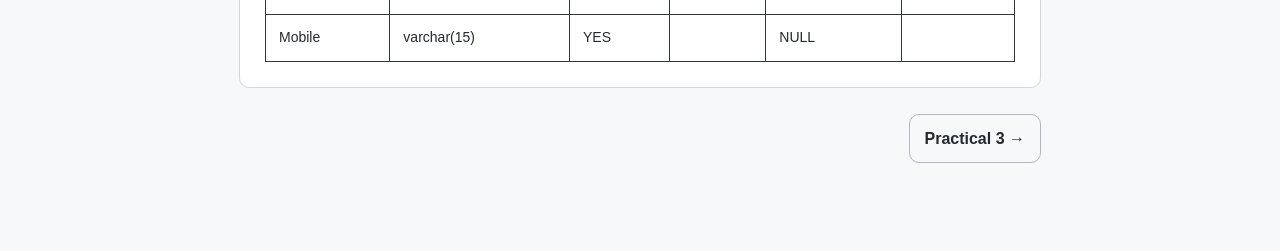
==== commit d75a5ba2: "Add files via upload" ====
--- a/p2.html
+++ b/p2.html
@@ -4,6 +4,7 @@
 <meta charset="UTF-8">
 <meta name="viewport" content="width=device-width,initial-scale=1">
 <title>Practical 2 | DBMS Practical Lab</title>
+<script>(function(){try{var t=localStorage.getItem('dbmspract-theme');if(t==='light'||t==='dark')document.documentElement.setAttribute('data-theme',t)}catch(e){}})();</script>
 <style>
 :root{color-scheme:dark;--bg:#0d1117;--card:#161b22;--line:#30363d;--cyan:#58a6ff;--text:#e6edf3}*{box-sizing:border-box}body{margin:0;background:var(--bg);color:var(--text);font:16px/1.7 Arial,Helvetica,sans-serif}.wrap{max-width:850px;margin:auto;padding:24px 14px 50px}.back{color:var(--cyan);text-decoration:none;font-weight:700}h1{text-align:center;font-size:29px;margin:24px 0 30px}section{background:var(--card);border:1px solid var(--line);border-radius: 10px;padding:20px;margin:17px 0}h2{color:var(--cyan);font-size:21px;margin:0 0 14px}p{margin:0 0 14px}p:last-child{margin-bottom:0}.head{display:flex;align-items:center;justify-content:space-between;gap:12px;margin-bottom:12px}.head h2{margin:0}.copy{width:48px;height:48px;border:1px solid #58a6ff;border-radius:11px;background:#212d3b;color:#e6edf3;display:grid;place-items:center;cursor:pointer}.copy:focus-visible{outline:3px solid #e6edf3;outline-offset:2px}pre{background:#0d1117;border:1px solid #30363d;border-radius: 10px;padding:14px;overflow-x:auto;margin:0;color:#c9d1d9;font:13px/1.85 Consolas,'Courier New',monospace;tab-size:4}table{width:100%;border-collapse:collapse;min-width:610px;font-size:14px}th,td{padding:11px 13px;border:1px solid #30363d;text-align:left}th{background:#212d3b;color:#79c0ff}.table-scroll{overflow-x:auto} @media(min-width:700px){.wrap{padding:32px 24px 65px}section{padding:25px}pre{font-size:14px}}
 
@@ -58,6 +59,7 @@
     .back, .practical-nav a, .bottom-nav a { font-size: 13px; }
 }
 </style>
+<link rel="stylesheet" href="theme.css">
 </head>
 <body><main class="wrap">
 <a class="back" href="index.html">← All Practicals</a>
--- a/theme.css
+++ b/theme.css
@@ -0,0 +1,26 @@
+/* Shared theme: system preference by default; manual choice persists. */
+:root { --page-bg:#0d1117; --surface:#161b22; --border:#30363d; --accent:#58a6ff; --body-text:#e6edf3; --code-bg:#0d1117; --code-text:#c9d1d9; --output-text:#3fb950; --button-bg:#212d3b; --button-border:#3b638b; --button-text:#e6edf3; --button-hover:#2a3a4b; --card-hover:#1c2530; --logo-bg:#1c2b3e; --logo-text:#79c0ff; }
+@media (prefers-color-scheme: light) {
+ :root:not([data-theme]) { --page-bg:#f6f8fa; --surface:#ffffff; --border:#d0d7de; --accent:#0969da; --body-text:#24292f; --code-bg:#f6f8fa; --code-text:#24292f; --output-text:#116329; --button-bg:#f6f8fa; --button-border:#afb8c1; --button-text:#24292f; --button-hover:#eaeef2; --card-hover:#f3f6fa; --logo-bg:#ddf4ff; --logo-text:#0969da; }
+}
+:root[data-theme="light"] { --page-bg:#f6f8fa; --surface:#ffffff; --border:#d0d7de; --accent:#0969da; --body-text:#24292f; --code-bg:#f6f8fa; --code-text:#24292f; --output-text:#116329; --button-bg:#f6f8fa; --button-border:#afb8c1; --button-text:#24292f; --button-hover:#eaeef2; --card-hover:#f3f6fa; --logo-bg:#ddf4ff; --logo-text:#0969da; }
+:root[data-theme="dark"] { --page-bg:#0d1117; --surface:#161b22; --border:#30363d; --accent:#58a6ff; --body-text:#e6edf3; --code-bg:#0d1117; --code-text:#c9d1d9; --output-text:#3fb950; --button-bg:#212d3b; --button-border:#3b638b; --button-text:#e6edf3; --button-hover:#2a3a4b; --card-hover:#1c2530; --logo-bg:#1c2b3e; --logo-text:#79c0ff; }
+:root { color-scheme:dark; --bg:var(--page-bg); --panel:var(--surface); --line:var(--border); --cyan:var(--accent); --text:var(--body-text); }
+:root[data-theme="light"] {color-scheme:light}
+@media (prefers-color-scheme: light) { :root:not([data-theme]) {color-scheme:light} }
+body { background:var(--page-bg); color:var(--body-text); }
+header { background:var(--page-bg); border-color:var(--border); }
+.logo {background:var(--logo-bg);color:var(--logo-text)}
+.card {background:var(--surface);border-color:var(--border);color:var(--body-text)}
+.card:hover,.card:focus-visible {background:var(--card-hover);border-color:var(--accent)}
+section {background:var(--surface);border-color:var(--border)}
+pre {background:var(--code-bg);border-color:var(--border);color:var(--code-text)}
+.result {background:var(--code-bg);border-color:var(--border);color:var(--output-text)}
+.copy, a.back, .practical-nav a {background:var(--button-bg);border-color:var(--button-border);color:var(--button-text)}
+a.back:hover,a.back:focus-visible,.practical-nav a:hover,.practical-nav a:focus-visible {background:var(--button-hover);border-color:var(--accent)}
+/* Homepage-only theme control */
+.header-inner {position:relative}
+.theme-toggle {position:absolute;right:25px;top:50%;transform:translateY(-50%);display:inline-flex;align-items:center;justify-content:center;gap:7px;padding:8px 11px;border:1px solid var(--button-border);border-radius:9px;background:var(--button-bg);color:var(--button-text);font:600 13px/1.3 Inter,system-ui,sans-serif;cursor:pointer}
+.theme-toggle:hover,.theme-toggle:focus-visible {background:var(--button-hover);border-color:var(--accent)}
+.theme-toggle svg {width:17px;height:17px;flex-shrink:0}
+@media(max-width:650px){.theme-toggle{right:12px;padding:8px}.theme-toggle .theme-label{display:none}.header-inner{padding-right:54px;padding-left:54px}}
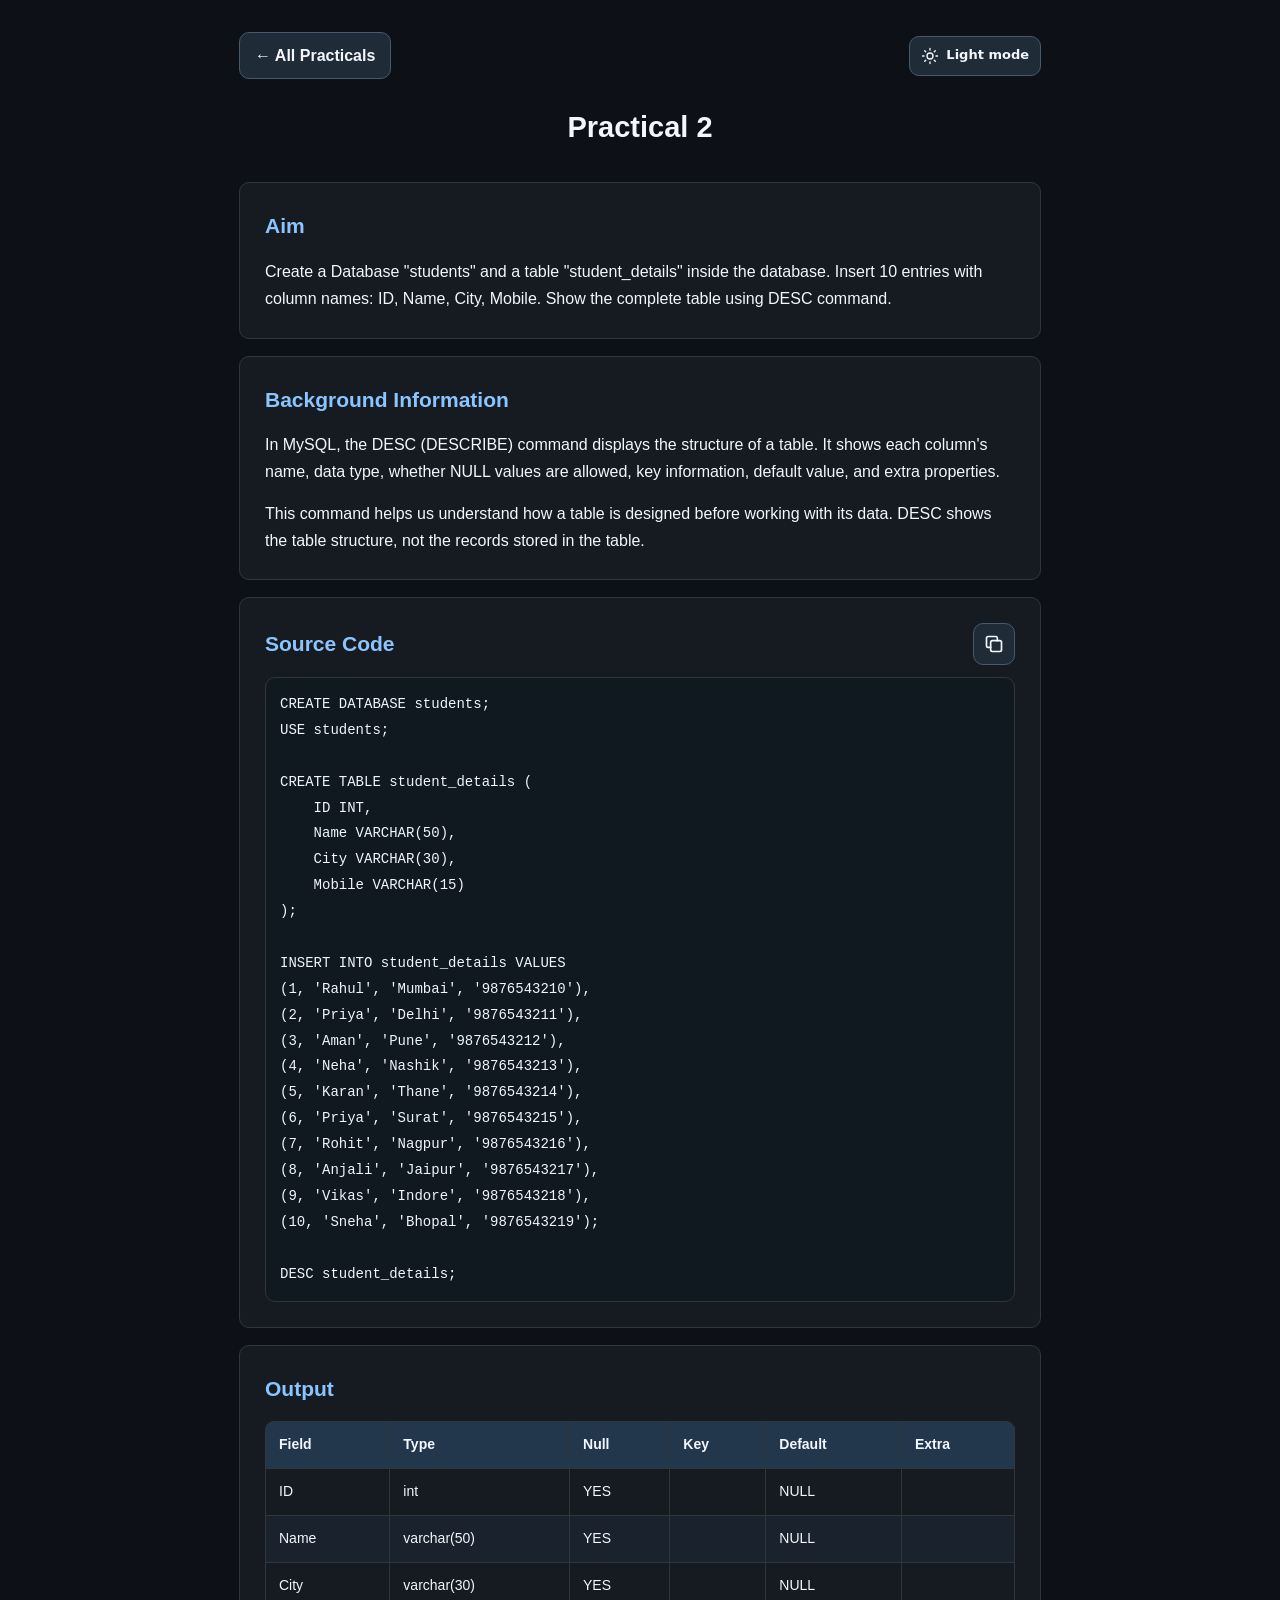
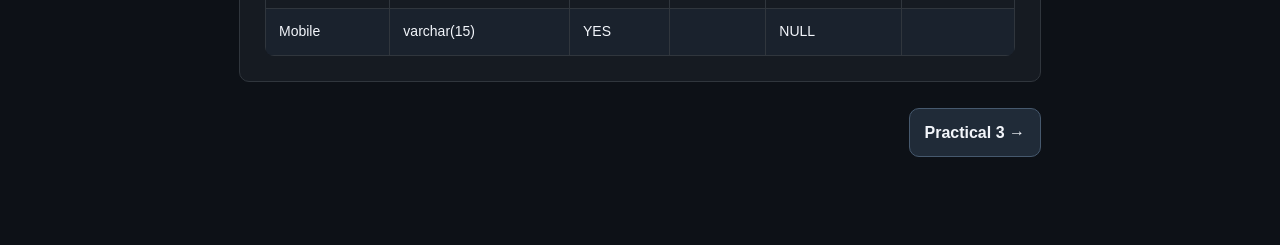
==== commit ab055e66: "Add files via upload" ====
--- a/p2.html
+++ b/p2.html
@@ -4,7 +4,7 @@
 <meta charset="UTF-8">
 <meta name="viewport" content="width=device-width,initial-scale=1">
 <title>Practical 2 | DBMS Practical Lab</title>
-<script>(function(){try{var t=localStorage.getItem('dbmspract-theme');if(t==='light'||t==='dark')document.documentElement.setAttribute('data-theme',t)}catch(e){}})();</script>
+<script>(function(){try{var t=localStorage.getItem('dbmspract-theme');document.documentElement.setAttribute('data-theme',t==='light'?'light':'dark')}catch(e){document.documentElement.setAttribute('data-theme','dark')}})();</script>
 <style>
 :root{color-scheme:dark;--bg:#0d1117;--card:#161b22;--line:#30363d;--cyan:#58a6ff;--text:#e6edf3}*{box-sizing:border-box}body{margin:0;background:var(--bg);color:var(--text);font:16px/1.7 Arial,Helvetica,sans-serif}.wrap{max-width:850px;margin:auto;padding:24px 14px 50px}.back{color:var(--cyan);text-decoration:none;font-weight:700}h1{text-align:center;font-size:29px;margin:24px 0 30px}section{background:var(--card);border:1px solid var(--line);border-radius: 10px;padding:20px;margin:17px 0}h2{color:var(--cyan);font-size:21px;margin:0 0 14px}p{margin:0 0 14px}p:last-child{margin-bottom:0}.head{display:flex;align-items:center;justify-content:space-between;gap:12px;margin-bottom:12px}.head h2{margin:0}.copy{width:48px;height:48px;border:1px solid #58a6ff;border-radius:11px;background:#212d3b;color:#e6edf3;display:grid;place-items:center;cursor:pointer}.copy:focus-visible{outline:3px solid #e6edf3;outline-offset:2px}pre{background:#0d1117;border:1px solid #30363d;border-radius: 10px;padding:14px;overflow-x:auto;margin:0;color:#c9d1d9;font:13px/1.85 Consolas,'Courier New',monospace;tab-size:4}table{width:100%;border-collapse:collapse;min-width:610px;font-size:14px}th,td{padding:11px 13px;border:1px solid #30363d;text-align:left}th{background:#212d3b;color:#79c0ff}.table-scroll{overflow-x:auto} @media(min-width:700px){.wrap{padding:32px 24px 65px}section{padding:25px}pre{font-size:14px}}
 
@@ -62,7 +62,7 @@
 <link rel="stylesheet" href="theme.css">
 </head>
 <body><main class="wrap">
-<a class="back" href="index.html">← All Practicals</a>
+<div class="practical-topbar"><a class="back" href="index.html">← All Practicals</a><button id="theme-toggle" class="theme-toggle" type="button" aria-label="Toggle color theme"><svg class="theme-icon" viewBox="0 0 24 24" fill="none" stroke="currentColor" stroke-width="1.8" stroke-linecap="round" stroke-linejoin="round" aria-hidden="true"></svg><span class="theme-label">Theme</span></button></div>
 <h1>Practical 2</h1>
 <section><h2>Aim</h2><p>Create a Database "students" and a table "student_details" inside the database. Insert 10 entries with column names: ID, Name, City, Mobile. Show the complete table using DESC command.</p></section>
 <section><h2>Background Information</h2><p>In MySQL, the DESC (DESCRIBE) command displays the structure of a table. It shows each column's name, data type, whether NULL values are allowed, key information, default value, and extra properties.</p><p>This command helps us understand how a table is designed before working with its data. DESC shows the table structure, not the records stored in the table.</p></section>
@@ -97,4 +97,5 @@
 </nav>
 </main><script>
 const btn=document.getElementById('copyBtn');const sql=document.getElementById('sql');btn.addEventListener('click',async()=>{const content=sql.textContent;let copied=false;try{if(navigator.clipboard&&window.isSecureContext){await navigator.clipboard.writeText(content);copied=true;}}catch(e){}if(!copied){const ta=document.createElement('textarea');ta.value=content;ta.setAttribute('readonly','');ta.style.cssText='position:fixed;left:-9999px;top:0';document.body.appendChild(ta);ta.select();try{copied=document.execCommand('copy')}catch(e){}ta.remove()}if(!copied){const range=document.createRange();range.selectNodeContents(sql);const selection=window.getSelection();selection.removeAllRanges();selection.addRange(range);alert('Copy was blocked. The SQL code is selected; use Copy from the selection menu.')}});
-</script></body></html>
+</script><script src="theme.js"></script>
+</body></html>
--- a/theme.css
+++ b/theme.css
@@ -1,26 +1,97 @@
-/* Shared theme: system preference by default; manual choice persists. */
-:root { --page-bg:#0d1117; --surface:#161b22; --border:#30363d; --accent:#58a6ff; --body-text:#e6edf3; --code-bg:#0d1117; --code-text:#c9d1d9; --output-text:#3fb950; --button-bg:#212d3b; --button-border:#3b638b; --button-text:#e6edf3; --button-hover:#2a3a4b; --card-hover:#1c2530; --logo-bg:#1c2b3e; --logo-text:#79c0ff; }
-@media (prefers-color-scheme: light) {
- :root:not([data-theme]) { --page-bg:#f6f8fa; --surface:#ffffff; --border:#d0d7de; --accent:#0969da; --body-text:#24292f; --code-bg:#f6f8fa; --code-text:#24292f; --output-text:#116329; --button-bg:#f6f8fa; --button-border:#afb8c1; --button-text:#24292f; --button-hover:#eaeef2; --card-hover:#f3f6fa; --logo-bg:#ddf4ff; --logo-text:#0969da; }
+
+/* Refined accessible documentation palette: automatic system mode + saved choice. */
+:root {
+ --page-bg:#0d1117;--surface:#161b22;--border:#30363d;--accent:#79b8ff;
+ --body-text:#e6edf3;--muted-text:#aeb8c4;--code-bg:#101820;--code-text:#e0e8f2;
+ --output-text:#77d39b;--button-bg:#202b38;--button-border:#46596e;
+ --button-text:#e6edf3;--button-hover:#2b3a4b;--card-hover:#1c2632;
+ --logo-bg:#1d3146;--logo-text:#90c7ff;--table-head-bg:#22364c;
+ --table-head-text:#d9ebff;--table-row-alt:#1a222d;--focus-ring:#79b8ff;
 }
-:root[data-theme="light"] { --page-bg:#f6f8fa; --surface:#ffffff; --border:#d0d7de; --accent:#0969da; --body-text:#24292f; --code-bg:#f6f8fa; --code-text:#24292f; --output-text:#116329; --button-bg:#f6f8fa; --button-border:#afb8c1; --button-text:#24292f; --button-hover:#eaeef2; --card-hover:#f3f6fa; --logo-bg:#ddf4ff; --logo-text:#0969da; }
-:root[data-theme="dark"] { --page-bg:#0d1117; --surface:#161b22; --border:#30363d; --accent:#58a6ff; --body-text:#e6edf3; --code-bg:#0d1117; --code-text:#c9d1d9; --output-text:#3fb950; --button-bg:#212d3b; --button-border:#3b638b; --button-text:#e6edf3; --button-hover:#2a3a4b; --card-hover:#1c2530; --logo-bg:#1c2b3e; --logo-text:#79c0ff; }
-:root { color-scheme:dark; --bg:var(--page-bg); --panel:var(--surface); --line:var(--border); --cyan:var(--accent); --text:var(--body-text); }
-:root[data-theme="light"] {color-scheme:light}
-@media (prefers-color-scheme: light) { :root:not([data-theme]) {color-scheme:light} }
-body { background:var(--page-bg); color:var(--body-text); }
-header { background:var(--page-bg); border-color:var(--border); }
-.logo {background:var(--logo-bg);color:var(--logo-text)}
-.card {background:var(--surface);border-color:var(--border);color:var(--body-text)}
-.card:hover,.card:focus-visible {background:var(--card-hover);border-color:var(--accent)}
-section {background:var(--surface);border-color:var(--border)}
-pre {background:var(--code-bg);border-color:var(--border);color:var(--code-text)}
-.result {background:var(--code-bg);border-color:var(--border);color:var(--output-text)}
-.copy, a.back, .practical-nav a {background:var(--button-bg);border-color:var(--button-border);color:var(--button-text)}
-a.back:hover,a.back:focus-visible,.practical-nav a:hover,.practical-nav a:focus-visible {background:var(--button-hover);border-color:var(--accent)}
-/* Homepage-only theme control */
-.header-inner {position:relative}
-.theme-toggle {position:absolute;right:25px;top:50%;transform:translateY(-50%);display:inline-flex;align-items:center;justify-content:center;gap:7px;padding:8px 11px;border:1px solid var(--button-border);border-radius:9px;background:var(--button-bg);color:var(--button-text);font:600 13px/1.3 Inter,system-ui,sans-serif;cursor:pointer}
-.theme-toggle:hover,.theme-toggle:focus-visible {background:var(--button-hover);border-color:var(--accent)}
-.theme-toggle svg {width:17px;height:17px;flex-shrink:0}
-@media(max-width:650px){.theme-toggle{right:12px;padding:8px}.theme-toggle .theme-label{display:none}.header-inner{padding-right:54px;padding-left:54px}}
+
+:root[data-theme=light]{
+ --page-bg:#f6f8fa;--surface:#ffffff;--border:#d5dce3;--accent:#0969da;
+ --body-text:#24292f;--muted-text:#57606a;--code-bg:#f6f8fa;--code-text:#24292f;
+ --output-text:#176b3a;--button-bg:#ffffff;--button-border:#b9c3cd;
+ --button-text:#24292f;--button-hover:#eef4fb;--card-hover:#f6faff;
+ --logo-bg:#ddf4ff;--logo-text:#0969da;--table-head-bg:#e9f2ff;
+ --table-head-text:#174d86;--table-row-alt:#f7f9fc;--focus-ring:#0969da;
+}
+:root[data-theme=dark]{
+ --page-bg:#0d1117;--surface:#161b22;--border:#30363d;--accent:#79b8ff;
+ --body-text:#e6edf3;--muted-text:#aeb8c4;--code-bg:#101820;--code-text:#e0e8f2;
+ --output-text:#77d39b;--button-bg:#202b38;--button-border:#46596e;
+ --button-text:#e6edf3;--button-hover:#2b3a4b;--card-hover:#1c2632;
+ --logo-bg:#1d3146;--logo-text:#90c7ff;--table-head-bg:#22364c;
+ --table-head-text:#d9ebff;--table-row-alt:#1a222d;--focus-ring:#79b8ff;
+}
+:root{color-scheme:dark;--bg:var(--page-bg);--panel:var(--surface);--card:var(--surface);--line:var(--border);--cyan:var(--accent);--text:var(--body-text)}
+:root[data-theme=light]{color-scheme:light}
+
+body{background:var(--page-bg);color:var(--body-text)}
+header{background:var(--page-bg);border-color:var(--border)}
+.logo{background:var(--logo-bg);color:var(--logo-text)}
+.card,section{background:var(--surface);border-color:var(--border);color:var(--body-text)}
+.card:hover,.card:focus-visible{background:var(--card-hover);border-color:var(--accent)}
+h2,.num{color:var(--accent)}
+pre,pre code{color:var(--code-text)}
+pre{background:var(--code-bg);border-color:var(--border);white-space:pre;overflow-x:auto;overflow-wrap:normal;word-break:normal;max-width:100%}
+.result{background:var(--code-bg);border-color:var(--border);color:var(--output-text);white-space:pre;overflow-x:auto;overflow-wrap:normal;word-break:normal;max-width:100%}
+/* Make every copy button identical, including the single button in Practical 2. */
+button.copy,.copy{appearance:none;width:42px;height:42px;min-width:42px;min-height:42px;padding:0;flex:0 0 42px;display:inline-grid;place-items:center;border:1px solid var(--button-border);border-radius:10px;background:var(--button-bg);color:var(--button-text);cursor:pointer;box-shadow:none;transform:none}
+.copy svg,.copy svg[width]{width:20px;height:20px;display:block;stroke:currentColor}
+.copy:hover{background:var(--button-hover);border-color:var(--accent)}
+.copy:active{background:var(--button-hover)}
+.copy:focus-visible,a.back:focus-visible,.practical-nav a:focus-visible,.theme-toggle:focus-visible,.card:focus-visible{outline:2px solid var(--focus-ring);outline-offset:3px}
+.command-row{display:flex;align-items:center;gap:12px}
+.command-row pre{flex:1;min-width:0}
+/* Accessible tables: light headers are pale blue, not dark navy. */
+.table-scroll{overflow-x:auto;max-width:100%;border-radius:9px}
+table{border-collapse:collapse;color:var(--body-text);background:var(--surface)}
+table th{background:var(--table-head-bg);color:var(--table-head-text);font-weight:700}
+table td,table th{border:1px solid var(--border)}
+table tbody tr:nth-child(even){background:var(--table-row-alt)}
+/* Navigation remains in its original position, now visually consistent. */
+a.back,.practical-nav a{background:var(--button-bg);border:1px solid var(--button-border);color:var(--button-text);border-radius:10px;text-decoration:none}
+a.back:hover,.practical-nav a:hover{background:var(--button-hover);border-color:var(--accent)}
+.header-inner{position:relative}
+.theme-toggle{position:absolute;right:25px;top:50%;transform:translateY(-50%);display:inline-flex;align-items:center;justify-content:center;gap:7px;min-height:40px;padding:8px 11px;border:1px solid var(--button-border);border-radius:10px;background:var(--button-bg);color:var(--button-text);font:600 13px/1.3 Inter,system-ui,sans-serif;cursor:pointer}
+.theme-toggle:hover{background:var(--button-hover);border-color:var(--accent)}
+.theme-toggle svg{width:18px;height:18px;flex-shrink:0}
+@media(max-width:650px){.theme-toggle{right:12px;min-height:38px;padding:8px}.theme-toggle .theme-label{display:none}.header-inner{padding-right:54px;padding-left:54px}}
+@media(max-width:699px){.copy{width:42px;height:42px;min-width:42px;min-height:42px}.command-row{gap:10px}table{font-size:13px}table th,table td{padding:10px 12px}}
+
+/* Readability pass: stronger text contrast in both themes, without layout changes. */
+:root, :root[data-theme=dark]{
+ --body-text:#f3f6fb;
+ --muted-text:#d5deea;
+ --code-text:#f0f5ff;
+ --output-text:#a5f2bf;
+ --accent:#8bc5ff;
+ --table-head-text:#f3f8ff;
+ --button-text:#f3f6fb;
+}
+
+:root[data-theme=light]{
+ --body-text:#151c27;
+ --muted-text:#354253;
+ --code-text:#182332;
+ --output-text:#145b2c;
+ --accent:#0755b8;
+ --table-head-text:#123b70;
+ --button-text:#192333;
+}
+/* Inherit the improved text colors across all content types. */
+body, section, section p, section li, .question, .card, td {color:var(--body-text)}
+pre, pre code, .command-row pre, #sql {color:var(--code-text)}
+.result, pre.result, .result code {color:var(--output-text)}
+h1{color:var(--body-text)}
+h2,.num{color:var(--accent)}
+th{color:var(--table-head-text)}
+.copy,.back,.practical-nav a,.theme-toggle{color:var(--button-text)}
+
+/* Theme controls on every practical page; dark is the default. */
+.practical-topbar{display:flex;align-items:center;justify-content:space-between;gap:12px;margin-bottom:23px}
+.practical-topbar .back{margin:0}
+.practical-topbar .theme-toggle{position:static;transform:none;flex-shrink:0}
+@media(max-width:650px){.practical-topbar .theme-toggle{right:auto;top:auto}.practical-topbar .theme-label{display:none}}
